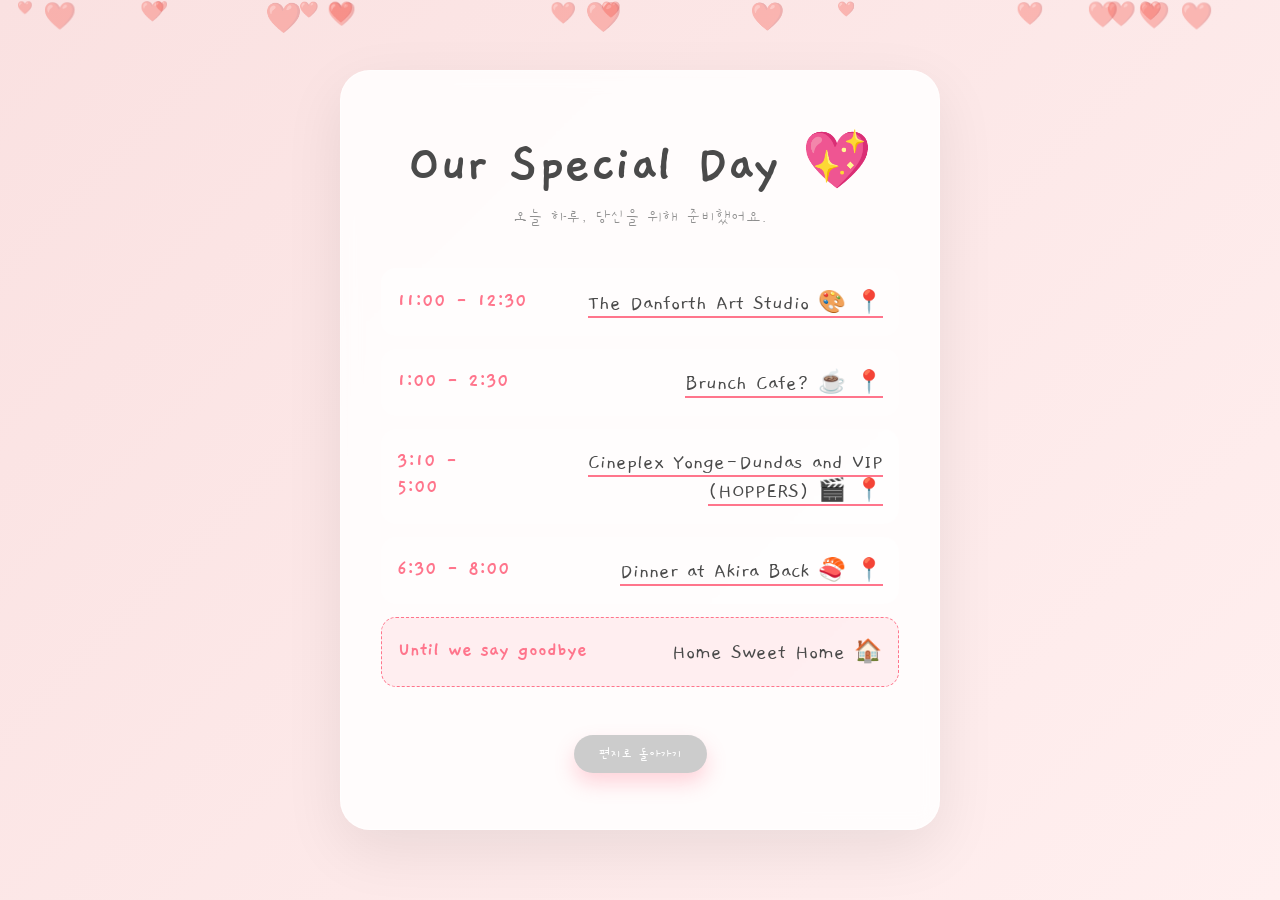
==== date_plan.html @ becfb576 "feat: enhance birthday website with romantic theme, animations, and interactive date plan" ====
<!DOCTYPE html>
<html lang="ko">
<head>
    <meta charset="UTF-8">
    <meta name="viewport" content="width=device-width, initial-scale=1.0">
    <title>우리의 데이트 계획 📅</title>
    <link rel="stylesheet" href="style.css">
    <link href="https://fonts.googleapis.com/css2?family=Gaegu:wght@300;400;700&family=Gamja+Flower&family=Gowun+Batang:wght@400;700&family=Poppins:wght@300;400&display=swap" rel="stylesheet">
</head>
<body class="plan-page">
    <div class="bg-hearts" id="bg-hearts"></div>

    <div class="container">
        <div class="card plan-card">
            <h1>Our Special Day 💖</h1>
            <p class="subtitle">오늘 하루, 당신을 위해 준비했어요.</p>
            
            <div class="schedule">
                <div class="item" data-time="2026-03-05T11:00:00" data-location="The Danforth Art Studio, Toronto">
                    <span class="time" data-original-time="11:00 - 12:30"></span>
                    <span class="activity" data-original="The Danforth Art Studio 🎨"></span>
                </div>
                <div class="item" data-time="2026-03-05T13:00:00" data-location="Brunch Cafe, Toronto">
                    <span class="time" data-original-time="1:00 - 2:30"></span>
                    <span class="activity" data-original="Brunch Cafe? ☕️"></span>
                </div>
                <div class="item" data-time="2026-03-05T15:10:00" data-location="Cineplex Cinemas Yonge-Dundas and VIP, Toronto">
                    <span class="time" data-original-time="3:10 - 5:00"></span>
                    <span class="activity" data-original="Cineplex Yonge-Dundas and VIP (HOPPERS) 🎬"></span>
                </div>
                <div class="item" data-time="2026-03-05T18:30:00" data-location="Akira Back, Toronto">
                    <span class="time" data-original-time="6:30 - 8:00"></span>
                    <span class="activity" data-original="Dinner at Akira Back 🍣"></span>
                </div>
                <div class="item home" data-time="2026-03-05T20:00:00" data-location="">
                    <span class="time" data-original-time="Until we say goodbye"></span>
                    <span class="activity" data-original="Home Sweet Home 🏠"></span>
                </div>
            </div>

            <button onclick="window.location.href='index.html'" class="back-btn">편지로 돌아가기</button>
        </div>
    </div>

    <script>
        // Check event times and reveal them if within 1 hour
        const checkSchedule = () => {
            const now = new Date();
            const items = document.querySelectorAll('.schedule .item');

            items.forEach(item => {
                const eventTimeStr = item.getAttribute('data-time');
                const locationQuery = item.getAttribute('data-location');
                const activitySpan = item.querySelector('.activity');
                const timeSpan = item.querySelector('.time');
                const originalText = activitySpan.getAttribute('data-original');
                const originalTime = timeSpan.getAttribute('data-original-time');

                if (eventTimeStr) {
                    const eventTime = new Date(eventTimeStr);
                    const diffMs = eventTime - now;
                    const oneHourMs = 60 * 60 * 1000;

                    // If current time is past (eventTime - 1 hour), reveal it
                    if (diffMs <= oneHourMs) {
                        timeSpan.innerHTML = originalTime;
                        if (locationQuery) {
                            const mapUrl = `https://www.google.com/maps/search/?api=1&query=${encodeURIComponent(locationQuery)}`;
                            // Wrap the text in a link to Google Maps
                            activitySpan.innerHTML = `<a href="${mapUrl}" target="_blank" style="color: inherit; text-decoration: none; border-bottom: 2px solid var(--primary-color); padding-bottom: 2px; transition: opacity 0.2s;" onmouseover="this.style.opacity=0.7" onmouseout="this.style.opacity=1">${originalText} 📍</a>`;
                        } else {
                            activitySpan.innerHTML = originalText;
                        }
                        activitySpan.style.color = 'var(--text-dark)';
                        activitySpan.style.fontStyle = 'normal';
                    } else {
                        timeSpan.innerHTML = '??:??';
                        activitySpan.innerHTML = '비밀! 🔒';
                        activitySpan.style.color = '#aaa';
                        activitySpan.style.fontStyle = 'italic';
                    }
                }
            });
        };

        // Run initially and then check every minute
        checkSchedule();
        setInterval(checkSchedule, 60000);

        // Copy the heart animation logic for the plan page
        const createHeart = () => {
            const heart = document.createElement('div');
            heart.classList.add('heart');
            heart.innerHTML = '❤️';
            heart.style.left = Math.random() * 100 + 'vw';
            heart.style.animationDuration = Math.random() * 3 + 4 + 's';
            heart.style.fontSize = Math.random() * 20 + 10 + 'px';
            document.getElementById('bg-hearts').appendChild(heart);
            setTimeout(() => heart.remove(), 6000);
        };
        setInterval(createHeart, 300);
    </script>
</body>
</html>
---- style.css ----
:root {
    --primary-color: #ff758c;
    --secondary-color: #ff7eb3;
    --accent-color: #ff4d6d;
    --bg-gradient: linear-gradient(135deg, #fae1e1 0%, #ffefef 100%);
    --glass-bg: rgba(255, 255, 255, 0.85);
    --text-dark: #4a4a4a;
    --text-muted: #8e8e8e;
}

* {
    margin: 0;
    padding: 0;
    box-sizing: border-box;
}

body {
    background: var(--bg-gradient);
    font-family: 'Poppins', 'Gaegu', 'Gowun Batang', cursive, sans-serif;
    display: flex;
    justify-content: center;
    align-items: center;
    min-height: 100vh;
    padding: 20px;
    overflow: hidden;
    position: relative;
}

/* Floating Hearts Animation */
.bg-hearts {
    position: fixed;
    top: 0;
    left: 0;
    width: 100%;
    height: 100%;
    pointer-events: none;
    z-index: 1;
}

.heart {
    position: absolute;
    color: var(--primary-color);
    opacity: 0.3;
    animation: float 6s ease-in infinite;
}

@keyframes float {
    0% { transform: translateY(100vh) scale(0); opacity: 0; }
    50% { opacity: 0.6; }
    100% { transform: translateY(-10vh) scale(1.5); opacity: 0; }
}

.container {
    z-index: 10;
    perspective: 1000px;
    width: 100%;
    max-width: 600px;
}

.card {
    background: var(--glass-bg);
    backdrop-filter: blur(10px);
    -webkit-backdrop-filter: blur(10px);
    padding: 3.5rem 2.5rem;
    border-radius: 30px;
    box-shadow: 0 20px 60px rgba(0,0,0,0.08);
    border: 1px solid rgba(255, 255, 255, 0.5);
    text-align: center;
    opacity: 0;
    transform: translateY(30px);
    animation: fadeInUp 1s ease-out forwards;
}

@keyframes fadeInUp {
    to { opacity: 1; transform: translateY(0); }
}

h1 {
    font-family: 'Gaegu', 'Gowun Batang', cursive, serif;
    color: var(--text-dark);
    font-size: 3.5rem;
    margin-bottom: 0.5rem;
    letter-spacing: -0.5px;
}

.highlight {
    color: var(--accent-color);
    font-style: italic;
    position: relative;
    display: inline-block;
}

.highlight::after {
    content: '';
    position: absolute;
    bottom: 5px;
    left: 0;
    width: 100%;
    height: 8px;
    background: rgba(255, 117, 140, 0.15);
    z-index: -1;
    border-radius: 10px;
}

.subtitle {
    color: var(--text-muted);
    font-size: 1.1rem;
    margin-bottom: 2.5rem;
    font-weight: 300;
}

.message {
    text-align: left;
    color: var(--text-dark);
    font-family: 'Gaegu', 'Gowun Batang', cursive, serif;
    line-height: 1.6;
    margin-bottom: 3rem;
    padding: 0 10px;
}

.message p {
    margin-bottom: 1.2rem;
    font-size: 1.5rem;
    font-weight: 400;
}

.btn-container {
    margin-top: 1rem;
}

button {
    background: linear-gradient(45deg, var(--primary-color), var(--secondary-color));
    color: white;
    border: none;
    padding: 16px 40px;
    font-size: 1.1rem;
    font-family: 'Poppins', 'Gaegu', 'Gowun Batang', sans-serif;
    border-radius: 50px;
    cursor: pointer;
    transition: all 0.3s cubic-bezier(0.175, 0.885, 0.32, 1.275);
    box-shadow: 0 10px 20px rgba(255, 117, 140, 0.3);
}

button:hover {
    transform: scale(1.05) translateY(-3px);
    box-shadow: 0 15px 25px rgba(255, 117, 140, 0.4);
}

button:active {
    transform: scale(0.98);
}

#confetti-canvas {
    position: fixed;
    top: 0;
    left: 0;
    width: 100%;
    height: 100%;
    pointer-events: none;
    z-index: 100;
}

/* Date Plan Styles */
.schedule {
    text-align: left;
    margin: 2rem 0;
    font-family: 'Gaegu', cursive;
}

.item {
    display: flex;
    justify-content: space-between;
    padding: 1.2rem 1rem;
    border-radius: 15px;
    margin-bottom: 0.8rem;
    background: rgba(255, 255, 255, 0.4);
    transition: transform 0.2s;
}

.item:hover {
    transform: scale(1.02);
    background: rgba(255, 255, 255, 0.8);
}

.item .time {
    font-weight: 700;
    color: var(--primary-color);
    font-size: 1.3rem;
    min-width: 100px;
}

.item .activity {
    color: var(--text-dark);
    font-size: 1.4rem;
    text-align: right;
}

.item.home {
    background: rgba(255, 117, 140, 0.1);
    border: 1px dashed var(--primary-color);
}

.back-btn {
    margin-top: 1rem;
    background: #ccc !important;
    font-size: 0.9rem !important;
    padding: 10px 25px !important;
}

@media (max-width: 480px) {
    .item {
        flex-direction: column;
        text-align: center;
        gap: 5px;
    }
    .item .activity {
        text-align: center;
    }
}
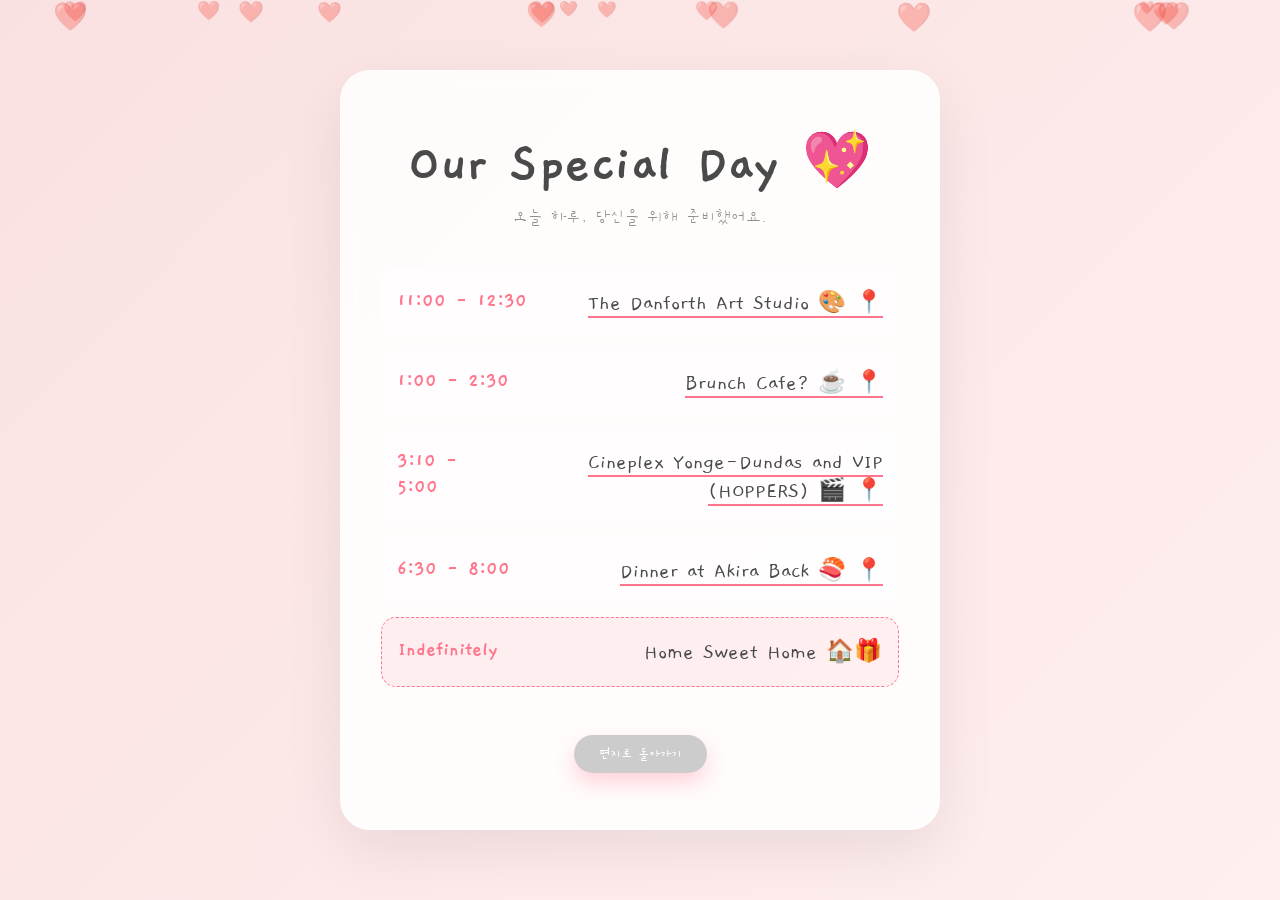
==== commit 6442cc1f: "fix: update event date to March 8" ====
--- a/date_plan.html
+++ b/date_plan.html
@@ -16,25 +16,25 @@
             <p class="subtitle">오늘 하루, 당신을 위해 준비했어요.</p>
             
             <div class="schedule">
-                <div class="item" data-time="2026-03-05T11:00:00" data-location="The Danforth Art Studio, Toronto">
+                <div class="item" data-time="2026-03-08T11:00:00" data-location="The Danforth Art Studio, Toronto">
                     <span class="time" data-original-time="11:00 - 12:30"></span>
                     <span class="activity" data-original="The Danforth Art Studio 🎨"></span>
                 </div>
-                <div class="item" data-time="2026-03-05T13:00:00" data-location="Brunch Cafe, Toronto">
+                <div class="item" data-time="2026-03-08T13:00:00" data-location="Brunch Cafe, Toronto">
                     <span class="time" data-original-time="1:00 - 2:30"></span>
                     <span class="activity" data-original="Brunch Cafe? ☕️"></span>
                 </div>
-                <div class="item" data-time="2026-03-05T15:10:00" data-location="Cineplex Cinemas Yonge-Dundas and VIP, Toronto">
+                <div class="item" data-time="2026-03-08T15:10:00" data-location="Cineplex Cinemas Yonge-Dundas and VIP, Toronto">
                     <span class="time" data-original-time="3:10 - 5:00"></span>
                     <span class="activity" data-original="Cineplex Yonge-Dundas and VIP (HOPPERS) 🎬"></span>
                 </div>
-                <div class="item" data-time="2026-03-05T18:30:00" data-location="Akira Back, Toronto">
+                <div class="item" data-time="2026-03-08T18:30:00" data-location="Akira Back, Toronto">
                     <span class="time" data-original-time="6:30 - 8:00"></span>
                     <span class="activity" data-original="Dinner at Akira Back 🍣"></span>
                 </div>
-                <div class="item home" data-time="2026-03-05T20:00:00" data-location="">
-                    <span class="time" data-original-time="Until we say goodbye"></span>
-                    <span class="activity" data-original="Home Sweet Home 🏠"></span>
+                <div class="item home" data-time="2026-03-08T20:00:00" data-location="">
+                    <span class="time" data-original-time="Indefinitely"></span>
+                    <span class="activity" data-original="Home Sweet Home 🏠🎁"></span>
                 </div>
             </div>
 
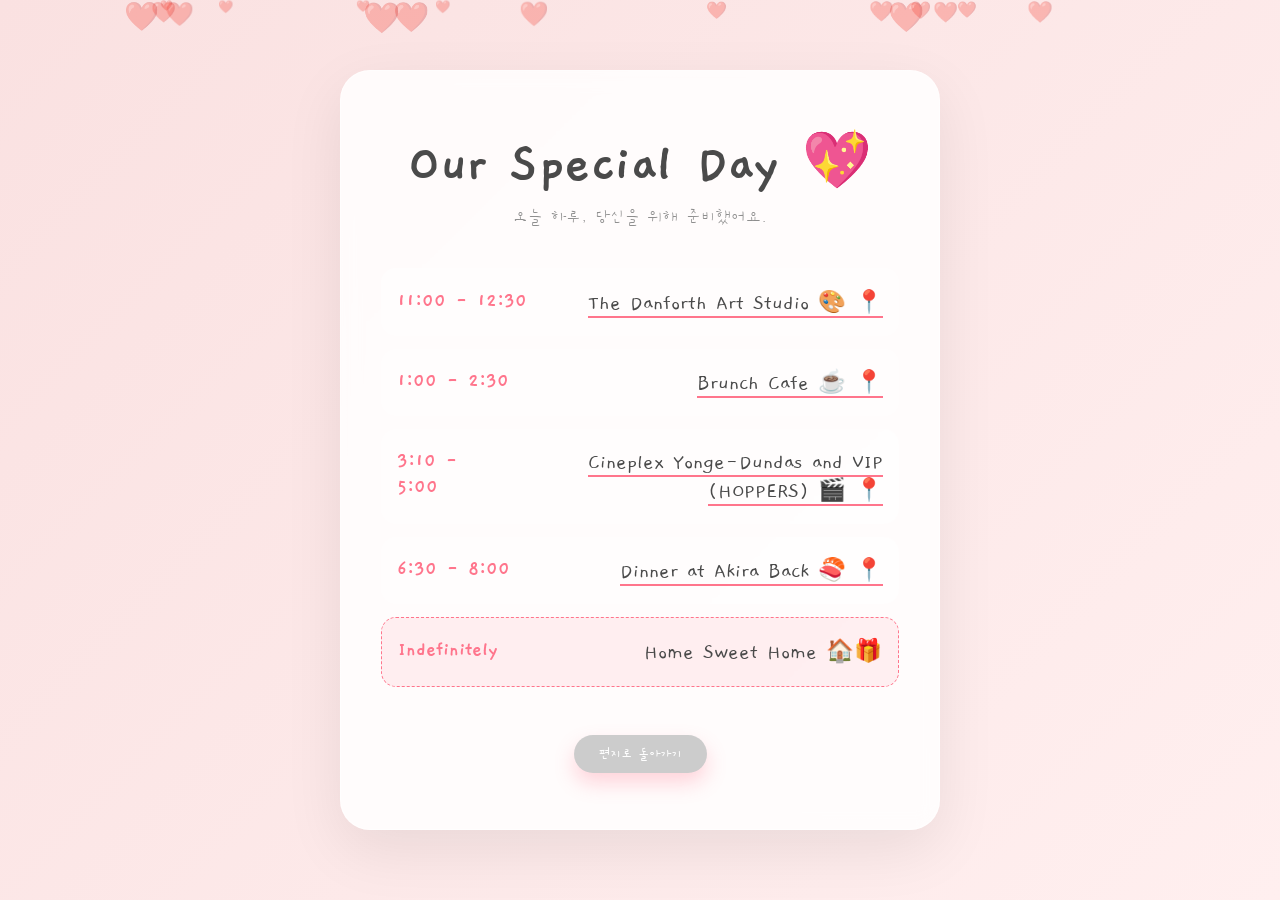
==== commit 8abb66a3: "Final" ====
--- a/date_plan.html
+++ b/date_plan.html
@@ -22,7 +22,7 @@
                 </div>
                 <div class="item" data-time="2026-03-08T13:00:00" data-location="Brunch Cafe, Toronto">
                     <span class="time" data-original-time="1:00 - 2:30"></span>
-                    <span class="activity" data-original="Brunch Cafe? ☕️"></span>
+                    <span class="activity" data-original="Brunch Cafe ☕️"></span>
                 </div>
                 <div class="item" data-time="2026-03-08T15:10:00" data-location="Cineplex Cinemas Yonge-Dundas and VIP, Toronto">
                     <span class="time" data-original-time="3:10 - 5:00"></span>
@@ -59,7 +59,7 @@
                 if (eventTimeStr) {
                     const eventTime = new Date(eventTimeStr);
                     const diffMs = eventTime - now;
-                    const oneHourMs = 60 * 60 * 1000;
+                    const oneHourMs = 60 * 60 * 1000;                              
 
                     // If current time is past (eventTime - 1 hour), reveal it
                     if (diffMs <= oneHourMs) {
--- a/style.css
+++ b/style.css
@@ -22,7 +22,7 @@
     align-items: center;
     min-height: 100vh;
     padding: 20px;
-    overflow: hidden;
+    overflow-x: hidden;
     position: relative;
 }
 
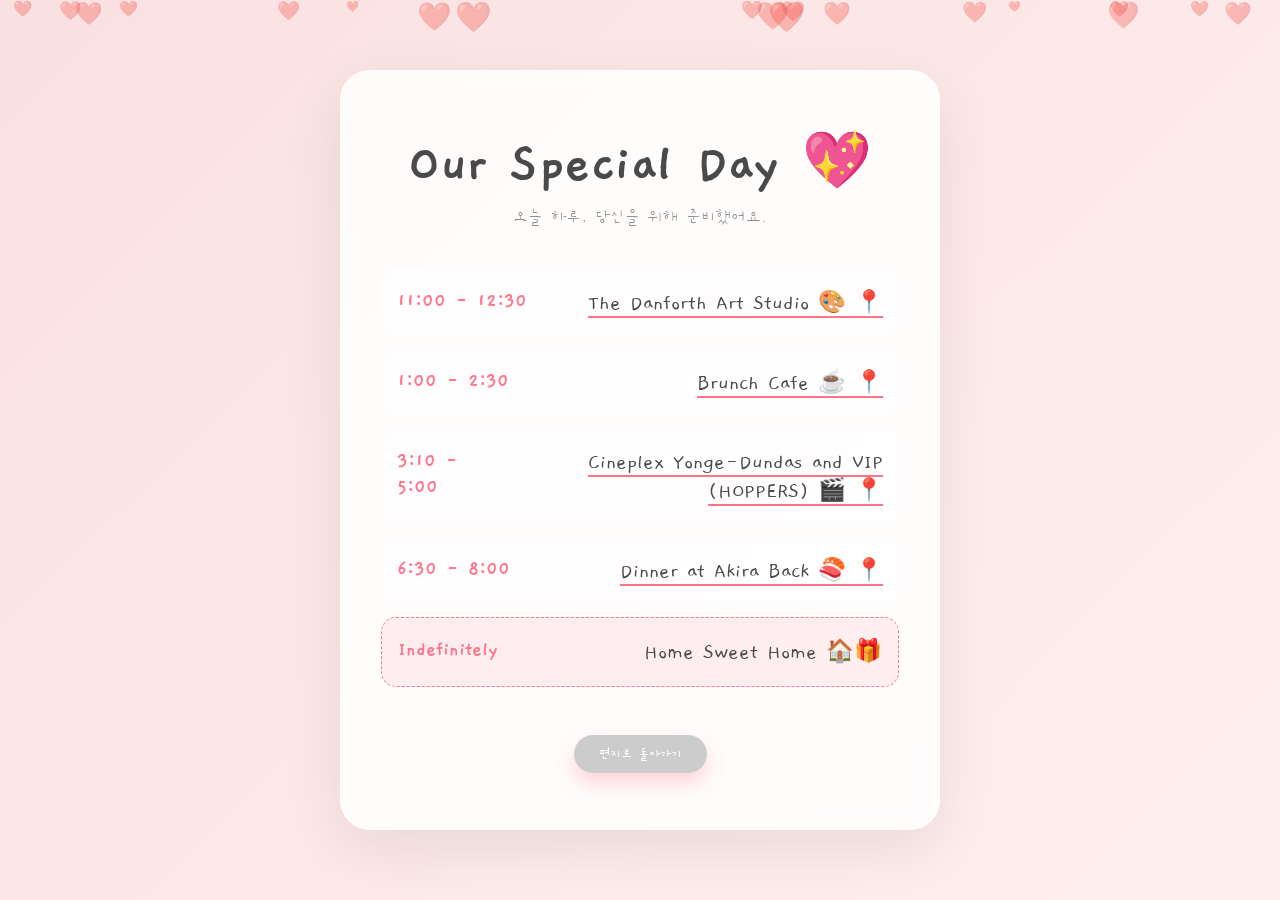
==== commit fe571885: "Today" ====
--- a/date_plan.html
+++ b/date_plan.html
@@ -16,7 +16,7 @@
             <p class="subtitle">오늘 하루, 당신을 위해 준비했어요.</p>
             
             <div class="schedule">
-                <div class="item" data-time="2026-03-08T11:00:00" data-location="The Danforth Art Studio, Toronto">
+                <div class="item" data-time="2026-03-08T10:00:00" data-location="The Danforth Art Studio, Toronto">
                     <span class="time" data-original-time="11:00 - 12:30"></span>
                     <span class="activity" data-original="The Danforth Art Studio 🎨"></span>
                 </div>
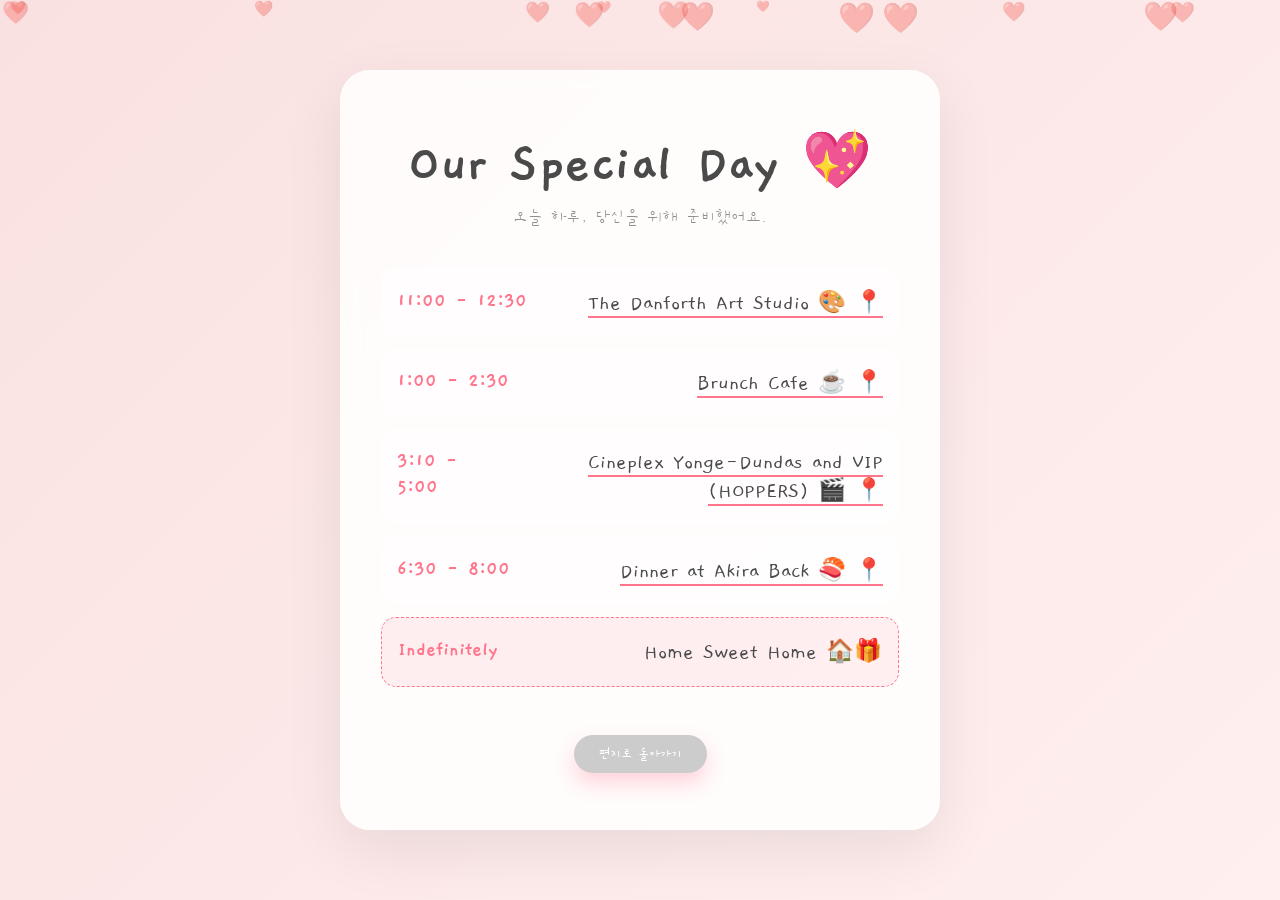
==== commit 676e655a: "Today2" ====
--- a/date_plan.html
+++ b/date_plan.html
@@ -24,7 +24,7 @@
                     <span class="time" data-original-time="1:00 - 2:30"></span>
                     <span class="activity" data-original="Brunch Cafe ☕️"></span>
                 </div>
-                <div class="item" data-time="2026-03-08T15:10:00" data-location="Cineplex Cinemas Yonge-Dundas and VIP, Toronto">
+                <div class="item" data-time="2026-03-08T15:00:00" data-location="Cineplex Cinemas Yonge-Dundas and VIP, Toronto">
                     <span class="time" data-original-time="3:10 - 5:00"></span>
                     <span class="activity" data-original="Cineplex Yonge-Dundas and VIP (HOPPERS) 🎬"></span>
                 </div>
